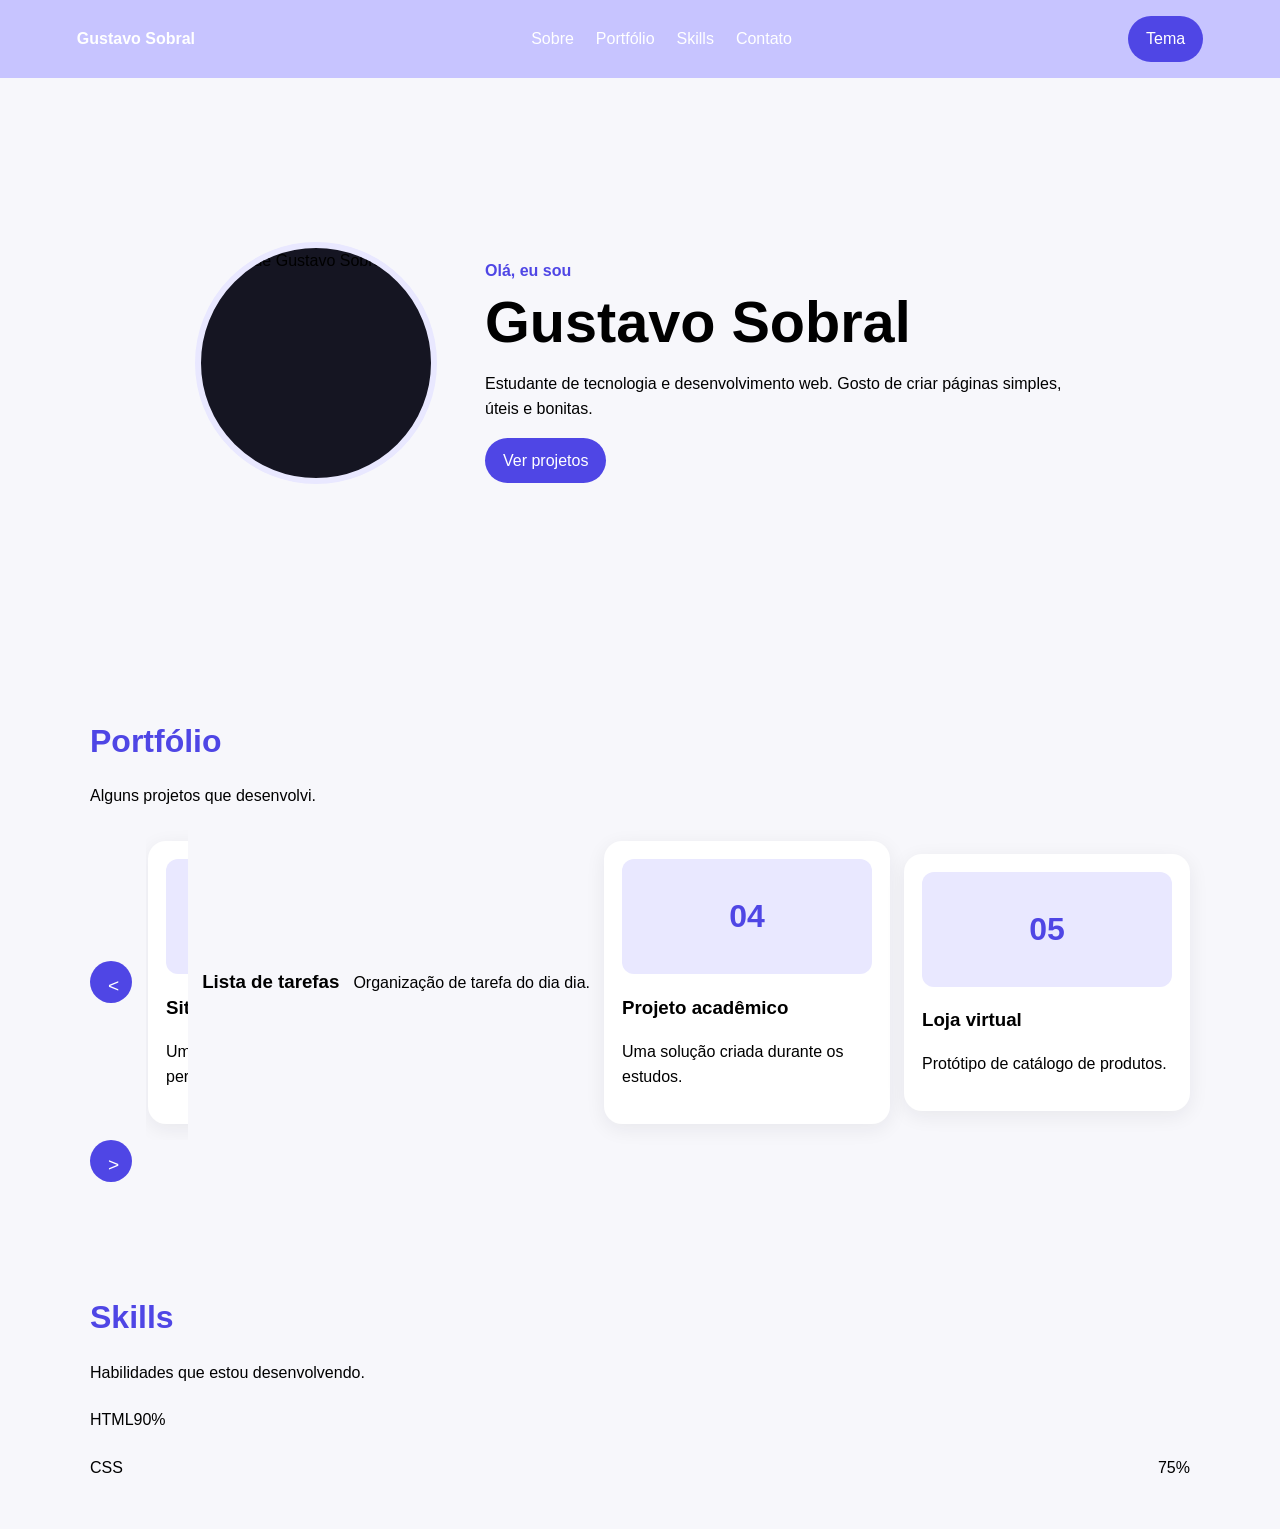
==== index.html @ a40e52ad "Add files via upload" ====
<!doctype html>
<html lang="pt-BR">
  <head>
    <meta charset="UTF-8" />
    <meta name="viewport" content="width=device-width, initial-scale=1.0" />
    <title>Portfólio De Gustavo Sobral</title>
    <link rel="stylesheet" href="style.css" />
  </head>
  <body>
    <header class="topo">
      <a class="logo" href="#sobre">Gustavo Sobral</a>
      <nav>
        <a href="#sobre">Sobre</a>
        <a href="#portfolio">Portfólio</a>
        <a href="#skills">Skills</a>
        <a href="#contato">Contato</a>
      </nav>
      <button id="btn-tema" class="btn-tema" type="button">Tema</button>
    </header>

    <main>
      <section id="sobre" class="apresentacao">
        <img class="foto" src="foto.jpg" alt="Foto de Gustavo Sobral" />
        <div class="apresentacao-texto">
          <p class="saudacao">Olá, eu sou</p>
          <h1>Gustavo Sobral</h1>
          <p>
            Estudante de tecnologia e desenvolvimento web. Gosto de criar
            páginas simples, úteis e bonitas.
          </p>
          <a class="botao" href="#portfolio">Ver projetos</a>
        </div>
      </section>

      <section id="portfolio" class="secao">
        <h2>Portfólio</h2>
        <p>Alguns projetos que desenvolvi.</p>

        <div class="carrossel">
          <button
            id="btn-anterior"
            class="seta"
            type="button"
            aria-label="Projetos anteriores"
          >
            &lt;
          </button>

          <div class="trilho" id="trilho-projetos">
            <article class="card">
              <div class="card-imagem">01</div>
              <h3>Site pessoal </h3>
              <p>Uma página para apresentar meu perfil.</p>
            </article>

            <article class="card">
              <div class="card-imagem">02</div>
              <h3>Landing page</h3>
              <p>Página de divulgação de um serviço.</p>
            </article>

            <article class="card"
            <div class="card-imagem">03</div>
            <h3>Lista de tarefas</h3>
            <p>Organização de tarefa do dia dia.</p>
        </article>

            <article class="card">
              <div class="card-imagem">04</div>
              <h3>Projeto acadêmico</h3>
              <p>Uma solução criada durante os estudos.</p>
            </article>

            <article class="card">
              <div class="card-imagem">05</div>
              <h3>Loja virtual</h3>
              <p>Protótipo de catálogo de produtos.</p>
            </article>
          </div>

          <button id="btn-proximo" class="seta" type="button" aria-label="Próximos projetos">&gt;</button>
        </div>
      </section>

      <section id="skills" class="secao">
        <h2>Skills</h2>
        <p>Habilidades que estou desenvolvendo.</p>

        <div class="skill">
            <div class+"skill-cabecalho">
                <span>HTML</span></span>90%</span>
            </div>
        </div class="barra"
        
        <div class="skill">
        <div class="skill-cabecalho">
            <span>CSS</span><span>75%</span>
        </div>
        </div>

      </section>
    </main>

    <script src="script.js"></script>
  </body>
</html>
---- style.css ----
:root {
  --cor-principal: #4f46e5;
  --cor-fundo: #f7f7fb;
  --cor-texto: #222223b;
  --cor-cartao: #ffffff;
  --cor-suave: #e9e8ff;
  --fonte: Arial, Helvetica, sans-serif;
}
* {
  box-sizing: bordr-box;
}
html {
  scroll-behavior: smooth;
}
body {
  margin: 0;
  font-family: var(--fonte);
  background: var(--cor-fundo);
  color: var(--cor-texto);
  line-height: 1.6;
}
a {
  color: inherit;
}
.topo {
  position: sticky;
  top: 0;
  z-index: 10;
  display: flex;
  align-items: center;
  justify-content: space-between;
  gap: 20px;
  padding: 16px 6%;
  background: #c7c4ff;
  color: #fff;
}
.logo {
  font-weight: 700;
  text-decoration: none;
}
nav {
  display: flex;
  gap: 22px;
}
nav a {
  text-decoration: none;
}
nav a:hover {
  color: #c7c4ff;
}
button,
.botao {
  display: inline-block;
  border: 0;
  border-radius: 999px;
  padding: 10px 18px;
  color: white;
  background: var(--cor-principal);
  text-decoration: none;
  cursor: pointer;
  font: inherit;
}
.btn_tema {
  border: lpx solid white;
  border-radius: 999px;
  padding: 8px 16px;
  background: transparent;
  color: white;
}
main {
  width: min(1100px, 88%);
  margin: 0 auto;
}

section {
  scroll-margin-top: 90px;
}
.apresentacao {
  min-height: 430px;
  display: flex;
  align-items: center;
  justify-content: center;
  gap: 48px;
  padding: 70px 0;
}
.foto {
  width: 230px;
  height: 230px;
  border-radius: 50%;
  object-fit: cover;
  border: 6px solid var(--cor-suave);
  background: #151522;
}
.apresentacao-texto {
  max-width: 600px;
}
.saudacao {
  color: var(--cor-principal);
  font-weight: 700;
  margin-bottom: 0;
}
h1 {
  font-size: clamp(2.2rem, 5vw, 3.6rem);
  line-height: 1.1;
  margin: 8px 0 16px;
}
.secao {
  padding: 42px 0;
}
h2 {
  color: var(--cor-principal);
  font-size: 2rem;
  margin-bottom: 4px;
}

.carrossel {
  display: flex;
  align-items: center;
  gap: 14px;
}

.trilho {
  display: flex;
  gap: 20px;
  overflow: hidden;
  scroll-behavior: smooth;
  padding: 16px 2px;
  flex: 1;
}

.card {
  flex: 0 0 250px;
  border-radius: 18px;
  padding: 18px;
  background: var(--cor-cartao);
  box-shadow: 0 5px 20px #17172b12;
}

.card h3 {
  margin-bottom: 6px;
}

.card-imagem {
  display: grid;
  place-items: center;
  height: 115px;
  border-radius: 12px;
  color: var(--cor-principal);
  font-size: 2rem;
  font-weight: 700;
  background: var(--cor-suave);
}

.seta {
  flex: 0 0 42px;
  width: 42px;
  height: 42px;
  border: 0;
  border-radius: 50%;
  background: var(--cor-principal);
  color: #fff;
  font-size: 1.2rem;
}

.skill {
  margin: 22px 0;
}

.skill-cabecalho {
  display: flex;
  justify-content: space-between;
  margin-bottom: 7px;
}

.barra {
  height: 12px;
  overflow: hidden;
  border-radius: 99px;
  background: #dedeea;
}

.nivel {
  width: 0;
  height: 100%;
  border-radius: inherit;
  background: var(--cor-principal);
  transition: width 1.2s ease;
}

.contato-grid {
  display: grid;
  grid-template-columns: 1fr 1.2fr;
  gap: 24px;
}

.contato-card {
  flex: initial;
}

.formulario {
  display: flex;
  flex-direction: column;
  gap: 8px;
  padding: 22px;
  border-radius: 18px;
  background: var(--cor-cartao);
  box-shadow: 0 5px 20px #17172b12;
}

input,
textarea {
  width: 100%;
  padding: 12px;
  border: 1px solid #d6d6e2;
  border-radius: 10px;
  font: inherit;
  background: var(--cor-fundo);
  color: var(--cor-texto);
}

.formulario .botao {
  align-self: flex-start;
  margin-top: 8px;
}

#retorno-formulario {
  min-height: 1.5em;
}

footer {
  text-align: center;
  padding: 24px;
  margin-top: 40px;
  background: var(--cor-suave);
}

body.escuro {
  --cor-fundo: #151522;
  --cor-texto: #f1f1fa;
  --cor-cartao: #222236;
  --cor-suave: #30304a;
}

body.escuro .barra {
  background: #45455e;
}

body.escuro input,
body.escuro textarea {
  border-color: #45455e;
}

@media (max-width: 700px) {
  .topo {
    flex-wrap: wrap;
    justify-content: center;
  }

  nav {
    order: 3;
    width: 100%;
    justify-content: center;
    flex-wrap: wrap;
    gap: 12px;
  }

  .apresentacao {
    flex-direction: column;
    text-align: center;
    gap: 24px;
    padding: 45px 0;
  }

  .foto {
    width: 180px;
    height: 180px;
  }

  .contato-grid {
    grid-template-columns: 1fr;
  }

  .carrossel {
    gap: 8px;
  }

  .card {
    flex-basis: 220px;
  }

  main {
    width: 92%;
  }
}
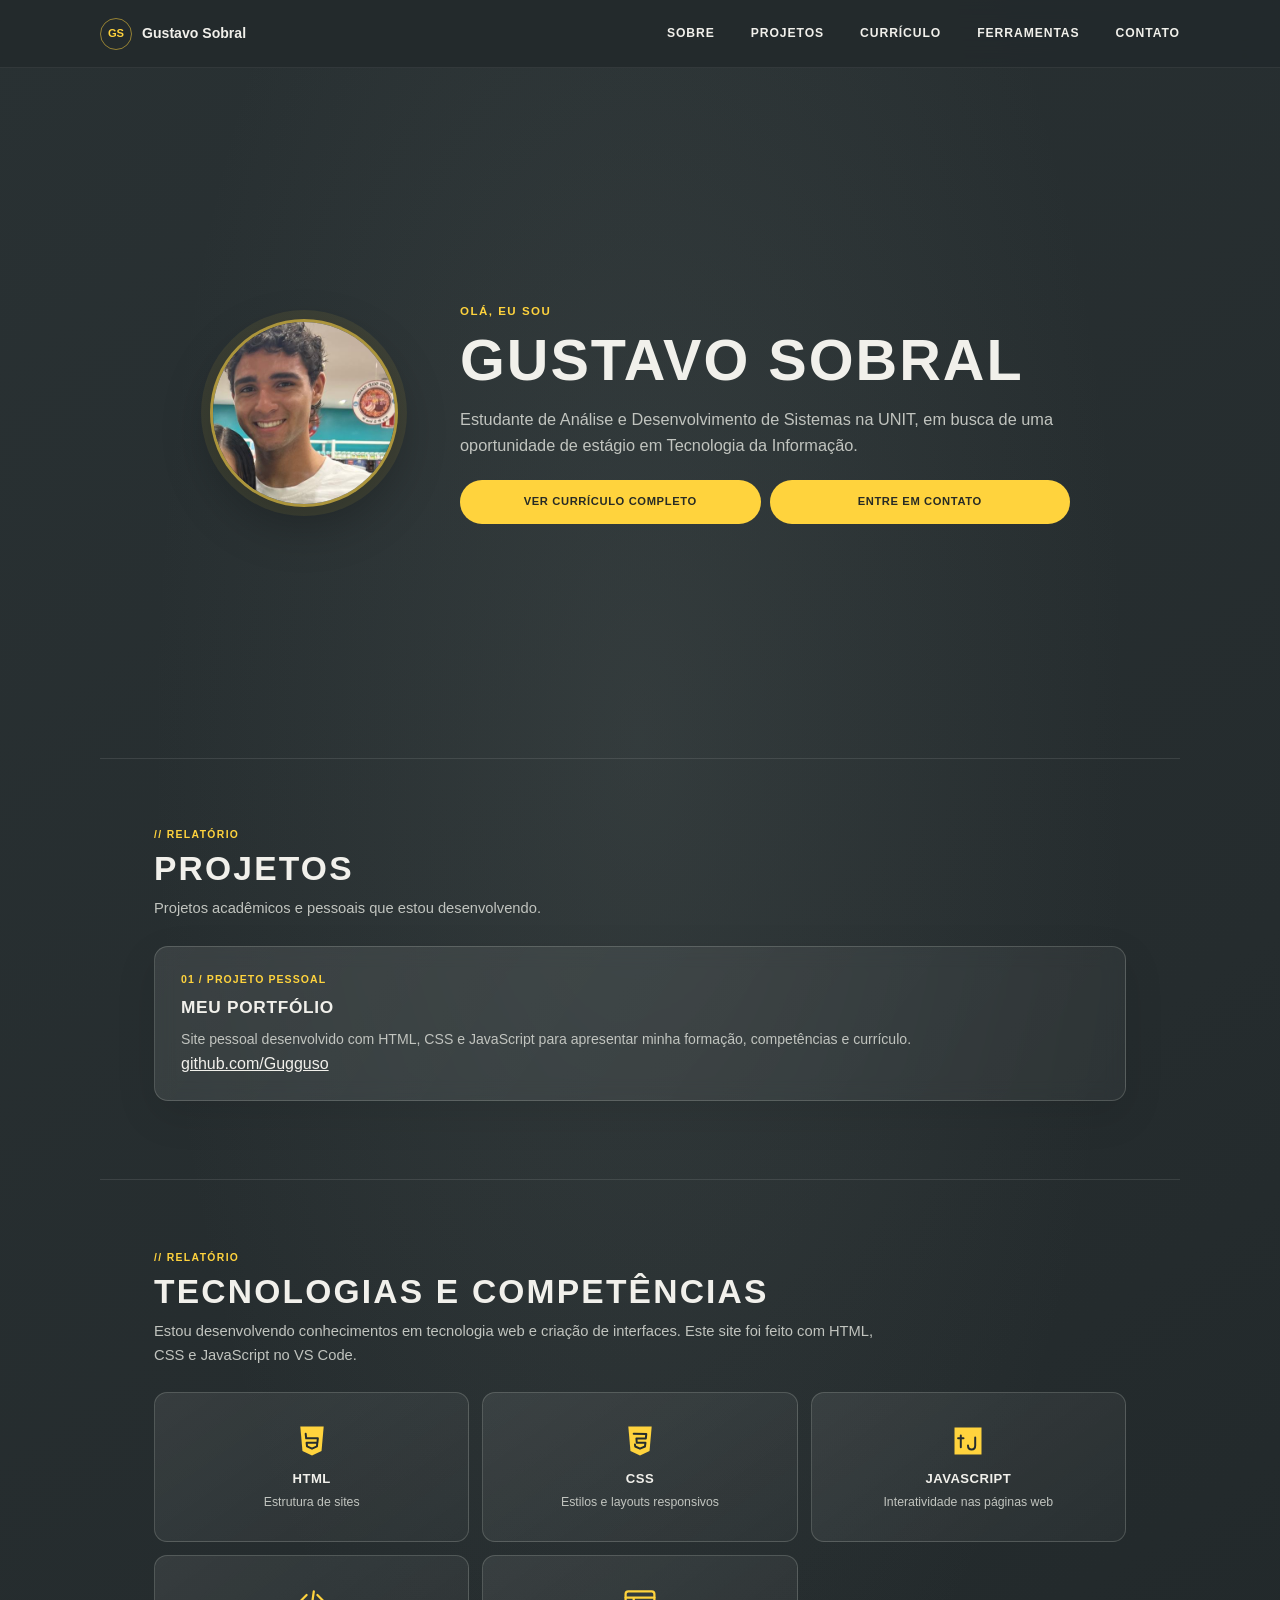
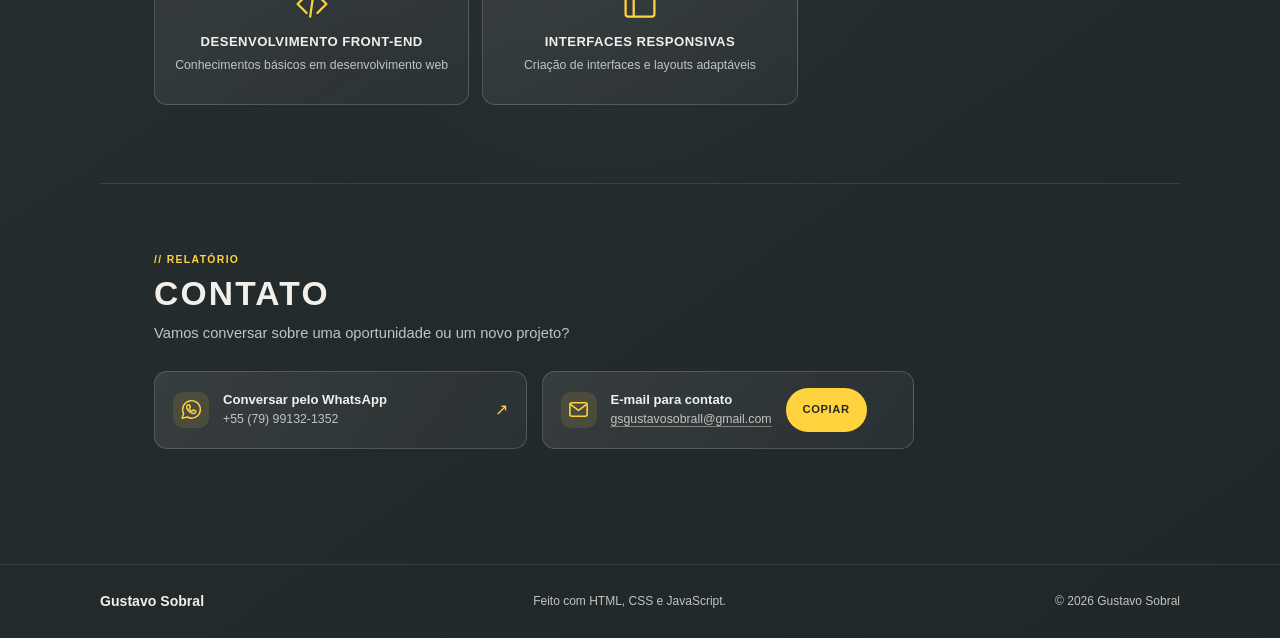
==== commit 73741060: "Add files via upload" ====
--- a/index.html
+++ b/index.html
@@ -3,104 +3,200 @@
   <head>
     <meta charset="UTF-8" />
     <meta name="viewport" content="width=device-width, initial-scale=1.0" />
-    <title>Portfólio De Gustavo Sobral</title>
+    <meta
+      name="description"
+      content="Portfólio de Gustavo Sobral, estudante de Análise e Desenvolvimento de Sistemas."
+    />
+    <meta name="theme-color" content="#242b2c" />
+    <title>Gustavo Sobral | Portfólio</title>
     <link rel="stylesheet" href="style.css" />
+    <script src="script.js" defer></script>
   </head>
   <body>
     <header class="topo">
-      <a class="logo" href="#sobre">Gustavo Sobral</a>
-      <nav>
-        <a href="#sobre">Sobre</a>
-        <a href="#portfolio">Portfólio</a>
-        <a href="#skills">Skills</a>
-        <a href="#contato">Contato</a>
+      <a class="marca" href="#inicio" aria-label="Gustavo Sobral, início">
+        <span class="marca-simbolo" aria-hidden="true">GS</span>
+        <span>Gustavo Sobral</span>
+      </a>
+
+      <button
+        class="menu-toggle"
+        id="menu-toggle"
+        type="button"
+        aria-expanded="false"
+        aria-controls="navegacao"
+        aria-label="Abrir menu"
+      >
+        <span></span><span></span><span></span>
+      </button>
+
+      <nav id="navegacao" class="navegacao" aria-label="Navegação principal">
+        <a href="index.html#inicio">Sobre</a>
+        <a href="index.html#projetos">Projetos</a>
+        <a href="curriculo.html">Currículo</a>
+        <a href="index.html#ferramentas">Ferramentas</a>
+        <a href="index.html#contato">Contato</a>
       </nav>
-      <button id="btn-tema" class="btn-tema" type="button">Tema</button>
     </header>
 
     <main>
-      <section id="sobre" class="apresentacao">
-        <img class="foto" src="foto.jpg" alt="Foto de Gustavo Sobral" />
-        <div class="apresentacao-texto">
-          <p class="saudacao">Olá, eu sou</p>
-          <h1>Gustavo Sobral</h1>
+      <section id="inicio" class="hero" aria-labelledby="titulo-principal">
+        <div class="hero-inner">
+          <div class="retrato">
+            <img
+              src="WhatsApp Image 2026-10-24 at 06.14.04.jpeg"
+              alt="Gustavo Sobral"
+              fetchpriority="high"
+            />
+          </div>
+          <div class="hero-conteudo">
+            <p class="eyebrow">Olá, eu sou</p>
+            <h1 id="titulo-principal">Gustavo Sobral</h1>
+            <p class="hero-resumo">
+              Estudante de Análise e Desenvolvimento de Sistemas na UNIT, em
+              busca de uma oportunidade de estágio em Tecnologia da Informação.
+            </p>
+            <div class="hero-acoes">
+              <a class="botao" href="curriculo.html">Ver currículo completo</a>
+              <a class="botao" href="#contato">Entre em contato</a>
+            </div>
+          </div>
+        </div>
+      </section>
+
+      <section id="projetos" class="secao" aria-labelledby="titulo-projetos">
+        <div class="cabecalho-secao">
+          <p class="eyebrow">// Relatório</p>
+          <h2 id="titulo-projetos">Projetos</h2>
+          <p>Projetos acadêmicos e pessoais que estou desenvolvendo.</p>
+        </div>
+        <article class="projeto-em-andamento">
+          <span class="projeto-status">01 / Projeto pessoal</span>
+          <h3>Meu portfólio</h3>
           <p>
-            Estudante de tecnologia e desenvolvimento web. Gosto de criar
-            páginas simples, úteis e bonitas.
+            Site pessoal desenvolvido com HTML, CSS e JavaScript para apresentar
+            minha formação, competências e currículo.
           </p>
-          <a class="botao" href="#portfolio">Ver projetos</a>
-        </div>
-      </section>
-
-      <section id="portfolio" class="secao">
-        <h2>Portfólio</h2>
-        <p>Alguns projetos que desenvolvi.</p>
-
-        <div class="carrossel">
-          <button
-            id="btn-anterior"
-            class="seta"
-            type="button"
-            aria-label="Projetos anteriores"
+          <a href="https://github.com/Gugguso" target="_blank" rel="noopener noreferrer">
+            github.com/Gugguso
+          </a>
+        </article>
+      </section>
+
+      <section
+        id="ferramentas"
+        class="secao secao-ferramentas"
+        aria-labelledby="titulo-ferramentas"
+      >
+        <div class="cabecalho-secao">
+          <p class="eyebrow">// Relatório</p>
+          <h2 id="titulo-ferramentas">Tecnologias e competências</h2>
+          <p>
+            Estou desenvolvendo conhecimentos em tecnologia web e criação de
+            interfaces. Este site foi feito com HTML, CSS e JavaScript no VS Code.
+          </p>
+        </div>
+
+        <div class="grade-ferramentas">
+          <article class="ferramenta-card">
+            <span class="ferramenta-icone" aria-hidden="true">
+              <svg viewBox="0 0 40 40">
+                <path d="M7 4h26l-2.4 27L20 36l-10.6-5L7 4Z" />
+                <path class="icone-detalhe" d="m13 12 .5 5h13l-.5 5H14l.5 4 5.5 2.5 5.5-2.5.3-3" />
+              </svg>
+            </span>
+            <h3>HTML</h3>
+            <p>Estrutura de sites</p>
+          </article>
+          <article class="ferramenta-card">
+            <span class="ferramenta-icone" aria-hidden="true">
+              <svg viewBox="0 0 40 40">
+                <path d="M7 4h26l-2.4 27L20 36l-10.6-5L7 4Z" />
+                <path class="icone-detalhe" d="m13 12 14 .1-.5 5H16l.4 4.8h9.7l-.6 4.2-5.5 2.4-5.3-2.4-.3-2.2" />
+              </svg>
+            </span>
+            <h3>CSS</h3>
+            <p>Estilos e layouts responsivos</p>
+          </article>
+          <article class="ferramenta-card">
+            <span class="ferramenta-icone" aria-hidden="true">
+              <svg viewBox="0 0 40 40">
+                <path d="M5 5h30v30H5z" />
+                <path class="icone-detalhe" d="M20 25c0 3 1.4 4.4 4 4.4s4-1.4 4-4.4V16m-13 1h-6m3-3v13" />
+              </svg>
+            </span>
+            <h3>JavaScript</h3>
+            <p>Interatividade nas páginas web</p>
+          </article>
+          <article class="ferramenta-card">
+            <span class="ferramenta-icone ferramenta-generica" aria-hidden="true">
+              <svg viewBox="0 0 40 40">
+                <path d="m14 10-10 10 10 10m12-20 10 10-10 10m-4-24-4 28" />
+              </svg>
+            </span>
+            <h3>Desenvolvimento front-end</h3>
+            <p>Conhecimentos básicos em desenvolvimento web</p>
+          </article>
+          <article class="ferramenta-card">
+            <span class="ferramenta-icone ferramenta-generica" aria-hidden="true">
+              <svg viewBox="0 0 40 40">
+                <rect x="4" y="6" width="32" height="28" rx="3" />
+                <path d="M4 13h32M13 13v21" />
+              </svg>
+            </span>
+            <h3>Interfaces responsivas</h3>
+            <p>Criação de interfaces e layouts adaptáveis</p>
+          </article>
+        </div>
+      </section>
+
+      <section id="contato" class="secao secao-contato" aria-labelledby="titulo-contato">
+        <div class="cabecalho-secao">
+          <p class="eyebrow">// Relatório</p>
+          <h2 id="titulo-contato">Contato</h2>
+          <p>Vamos conversar sobre uma oportunidade ou um novo projeto?</p>
+        </div>
+        <div class="contato-acoes">
+          <a
+            class="contato-card"
+            href="https://wa.me/5579991321352"
+            target="_blank"
+            rel="noopener noreferrer"
           >
-            &lt;
-          </button>
-
-          <div class="trilho" id="trilho-projetos">
-            <article class="card">
-              <div class="card-imagem">01</div>
-              <h3>Site pessoal </h3>
-              <p>Uma página para apresentar meu perfil.</p>
-            </article>
-
-            <article class="card">
-              <div class="card-imagem">02</div>
-              <h3>Landing page</h3>
-              <p>Página de divulgação de um serviço.</p>
-            </article>
-
-            <article class="card"
-            <div class="card-imagem">03</div>
-            <h3>Lista de tarefas</h3>
-            <p>Organização de tarefa do dia dia.</p>
-        </article>
-
-            <article class="card">
-              <div class="card-imagem">04</div>
-              <h3>Projeto acadêmico</h3>
-              <p>Uma solução criada durante os estudos.</p>
-            </article>
-
-            <article class="card">
-              <div class="card-imagem">05</div>
-              <h3>Loja virtual</h3>
-              <p>Protótipo de catálogo de produtos.</p>
-            </article>
+            <span class="contato-icone icone-whatsapp" aria-hidden="true">
+              <svg viewBox="0 0 24 24">
+                <path d="M20.5 11.7a8.5 8.5 0 0 1-12.6 7.5L3 20.5l1.4-4.7a8.5 8.5 0 1 1 16.1-4.1Z" />
+                <path d="M8.4 7.8c.2-.5.5-.5.8-.5h.4c.2 0 .4.1.5.5l.7 1.7c.1.3 0 .5-.2.7l-.6.7c-.2.2-.2.4-.1.6.5.9 1.2 1.6 2.1 2.1.2.1.4.1.6-.1l.8-.9c.2-.2.4-.2.7-.1l1.6.8c.3.1.4.3.4.5 0 .3-.2 1.2-.8 1.6-.5.4-1.1.6-1.8.5-1-.1-2.5-.8-3.8-2-1.1-1-2.1-2.5-2.3-3.5-.2-1 .1-1.9.6-2.6Z" />
+              </svg>
+            </span>
+            <span class="contato-texto">
+              <span class="contato-titulo">Conversar pelo WhatsApp</span>
+              <span>+55 (79) 99132-1352</span>
+            </span>
+            <span class="contato-seta" aria-hidden="true">↗</span>
+          </a>
+          <div class="contato-card contato-email">
+            <span class="contato-icone" aria-hidden="true">
+              <svg viewBox="0 0 24 24">
+                <rect x="3" y="5" width="18" height="14" rx="2" />
+                <path d="m4 7 8 6 8-6" />
+              </svg>
+            </span>
+            <span class="contato-texto">
+              <span class="contato-titulo">E-mail para contato</span>
+              <a href="mailto:gsgustavosobrall@gmail.com">gsgustavosobrall@gmail.com</a>
+            </span>
+            <button class="botao-copiar" id="copiar-email" type="button">Copiar</button>
           </div>
-
-          <button id="btn-proximo" class="seta" type="button" aria-label="Próximos projetos">&gt;</button>
-        </div>
-      </section>
-
-      <section id="skills" class="secao">
-        <h2>Skills</h2>
-        <p>Habilidades que estou desenvolvendo.</p>
-
-        <div class="skill">
-            <div class+"skill-cabecalho">
-                <span>HTML</span></span>90%</span>
-            </div>
-        </div class="barra"
-        
-        <div class="skill">
-        <div class="skill-cabecalho">
-            <span>CSS</span><span>75%</span>
-        </div>
-        </div>
-
+        </div>
+        <p class="aviso-copia" id="aviso-copia" aria-live="polite"></p>
       </section>
     </main>
 
-    <script src="script.js"></script>
+    <footer class="rodape">
+      <a class="marca marca-rodape" href="#inicio">Gustavo Sobral</a>
+      <p>Feito com HTML, CSS e JavaScript.</p>
+      <span>© <span id="ano-atual"></span> Gustavo Sobral</span>
+    </footer>
   </body>
 </html>
--- a/style.css
+++ b/style.css
@@ -1,294 +1,849 @@
 :root {
-  --cor-principal: #4f46e5;
-  --cor-fundo: #f7f7fb;
-  --cor-texto: #222223b;
-  --cor-cartao: #ffffff;
-  --cor-suave: #e9e8ff;
-  --fonte: Arial, Helvetica, sans-serif;
-}
+  color-scheme: dark;
+  --fundo: #252c2e;
+  --superficie: #30393b;
+  --texto: #f1f0eb;
+  --texto-suave: #c1c4bf;
+  --amarelo: #ffd33d;
+  --amarelo-hover: #ffe16d;
+  --borda: rgb(239 241 232 / 18%);
+  --largura: 1080px;
+  --fonte: "Segoe UI", Arial, Helvetica, sans-serif;
+}
+
 * {
-  box-sizing: bordr-box;
-}
+  box-sizing: border-box;
+}
+
 html {
   scroll-behavior: smooth;
-}
+  scroll-padding-top: 90px;
+}
+
 body {
   margin: 0;
+  background:
+    radial-gradient(ellipse at 50% 33%, rgb(117 128 125 / 17%), transparent 54%),
+    linear-gradient(145deg, #293133, var(--fundo) 58%, #202729);
+  color: var(--texto);
   font-family: var(--fonte);
-  background: var(--cor-fundo);
-  color: var(--cor-texto);
   line-height: 1.6;
-}
+  -webkit-font-smoothing: antialiased;
+}
+
 a {
   color: inherit;
 }
+
+button {
+  color: inherit;
+  font: inherit;
+}
+
+a:focus-visible,
+button:focus-visible {
+  outline: 3px solid var(--amarelo);
+  outline-offset: 4px;
+}
+
 .topo {
   position: sticky;
+  z-index: 10;
   top: 0;
-  z-index: 10;
-  display: flex;
+  display: flex;
+  min-height: 68px;
   align-items: center;
   justify-content: space-between;
-  gap: 20px;
-  padding: 16px 6%;
-  background: #c7c4ff;
-  color: #fff;
-}
-.logo {
+  gap: 24px;
+  padding: 10px max(5%, calc((100% - var(--largura)) / 2));
+  border-bottom: 1px solid rgb(255 255 255 / 7%);
+  background: rgb(35 42 44 / 88%);
+  backdrop-filter: blur(14px);
+}
+
+.marca {
+  display: inline-flex;
+  align-items: center;
+  gap: 10px;
+  font-size: 0.88rem;
   font-weight: 700;
   text-decoration: none;
-}
-nav {
-  display: flex;
-  gap: 22px;
-}
-nav a {
+  white-space: nowrap;
+}
+
+.marca-simbolo {
+  display: grid;
+  width: 32px;
+  height: 32px;
+  place-items: center;
+  border: 1px solid rgb(255 211 61 / 52%);
+  border-radius: 50%;
+  color: var(--amarelo);
+  font-size: 0.7rem;
+}
+
+.navegacao {
+  display: flex;
+  align-items: center;
+  gap: clamp(18px, 3vw, 36px);
+}
+
+.navegacao a {
+  color: var(--texto);
+  font-size: 0.76rem;
+  font-weight: 650;
+  letter-spacing: 0.075em;
   text-decoration: none;
-}
-nav a:hover {
-  color: #c7c4ff;
-}
-button,
-.botao {
-  display: inline-block;
-  border: 0;
-  border-radius: 999px;
-  padding: 10px 18px;
-  color: white;
-  background: var(--cor-principal);
-  text-decoration: none;
-  cursor: pointer;
-  font: inherit;
-}
-.btn_tema {
-  border: lpx solid white;
-  border-radius: 999px;
-  padding: 8px 16px;
-  background: transparent;
-  color: white;
-}
+  text-transform: uppercase;
+  transition: color 160ms ease;
+}
+
+.navegacao a:hover,
+.navegacao a[aria-current="page"] {
+  color: var(--amarelo);
+}
+
+.menu-toggle {
+  display: none;
+}
+
 main {
-  width: min(1100px, 88%);
+  width: min(var(--largura), 88%);
   margin: 0 auto;
 }
 
-section {
-  scroll-margin-top: 90px;
-}
-.apresentacao {
-  min-height: 430px;
-  display: flex;
+.hero {
+  display: grid;
+  min-height: min(690px, calc(100svh - 68px));
+  place-items: center;
+  padding: 82px 4%;
+}
+
+.hero-inner {
+  display: flex;
+  width: min(900px, 100%);
   align-items: center;
   justify-content: center;
-  gap: 48px;
-  padding: 70px 0;
-}
-.foto {
-  width: 230px;
-  height: 230px;
+  gap: clamp(28px, 5vw, 62px);
+}
+
+.retrato {
+  width: clamp(130px, 17vw, 188px);
+  flex: 0 0 auto;
+  aspect-ratio: 1;
+  overflow: hidden;
+  border: 3px solid rgb(255 211 61 / 60%);
   border-radius: 50%;
+  background: var(--superficie);
+  box-shadow: 0 0 0 9px rgb(255 211 61 / 8%), 0 18px 48px rgb(0 0 0 / 25%);
+}
+
+.retrato img {
+  width: 100%;
+  height: 100%;
   object-fit: cover;
-  border: 6px solid var(--cor-suave);
-  background: #151522;
-}
-.apresentacao-texto {
-  max-width: 600px;
-}
-.saudacao {
-  color: var(--cor-principal);
-  font-weight: 700;
-  margin-bottom: 0;
-}
+  object-position: 100% 22%;
+  transform-origin: 100% 22%;
+  transform: scale(2.2);
+}
+
+.hero-conteudo {
+  max-width: 690px;
+}
+
+.eyebrow {
+  margin: 0 0 8px;
+  color: var(--amarelo);
+  font-size: 0.72rem;
+  font-weight: 800;
+  letter-spacing: 0.13em;
+  text-transform: uppercase;
+}
+
 h1 {
-  font-size: clamp(2.2rem, 5vw, 3.6rem);
-  line-height: 1.1;
-  margin: 8px 0 16px;
-}
+  margin: 0;
+  font-size: clamp(2.25rem, 4.8vw, 3.6rem);
+  font-weight: 750;
+  letter-spacing: 0.035em;
+  line-height: 1.08;
+  text-transform: uppercase;
+}
+
+.hero-resumo {
+  max-width: 610px;
+  margin: 15px 0 22px;
+  color: var(--texto-suave);
+  font-size: clamp(0.91rem, 1.7vw, 1.02rem);
+}
+
+.hero-acoes {
+  display: flex;
+  flex-wrap: wrap;
+  gap: 9px;
+}
+
+.botao,
+.botao-copiar {
+  display: inline-flex;
+  min-height: 44px;
+  align-items: center;
+  justify-content: center;
+  gap: 8px;
+  padding: 9px 16px;
+  border: 1px solid transparent;
+  border-radius: 999px;
+  background: var(--amarelo);
+  color: #272b25;
+  font-size: 0.7rem;
+  font-weight: 750;
+  letter-spacing: 0.055em;
+  text-decoration: none;
+  text-transform: uppercase;
+  transition: background 160ms ease, transform 160ms ease;
+}
+
+.botao:hover,
+.botao-copiar:hover {
+  background: var(--amarelo-hover);
+  transform: translateY(-2px);
+}
+
+.botao-copiar {
+  flex: 0 0 auto;
+  cursor: pointer;
+}
+
+.hero-acoes .botao,
+.curriculo-acoes .botao {
+  flex: 1 1 190px;
+  width: 190px;
+  max-width: 100%;
+  text-align: center;
+}
+
 .secao {
-  padding: 42px 0;
-}
+  padding: 68px 5% 78px;
+  border-top: 1px solid rgb(255 255 255 / 10%);
+  scroll-margin-top: 72px;
+}
+
+.cabecalho-secao {
+  max-width: 740px;
+  margin-bottom: 25px;
+}
+
+.cabecalho-secao .eyebrow {
+  margin-bottom: 5px;
+  font-size: 0.65rem;
+}
+
 h2 {
-  color: var(--cor-principal);
-  font-size: 2rem;
-  margin-bottom: 4px;
-}
-
-.carrossel {
-  display: flex;
+  margin: 0;
+  font-size: clamp(1.65rem, 3.4vw, 2.1rem);
+  font-weight: 750;
+  letter-spacing: 0.065em;
+  line-height: 1.2;
+  text-transform: uppercase;
+}
+
+.cabecalho-secao > p:last-child {
+  margin: 8px 0 0;
+  color: var(--texto-suave);
+  font-size: 0.92rem;
+}
+
+.projeto-em-andamento {
+  border: 1px solid var(--borda);
+  border-radius: 14px;
+  background: linear-gradient(125deg, rgb(255 255 255 / 9%), rgb(255 255 255 / 4%));
+  box-shadow: 0 14px 40px rgb(0 0 0 / 10%);
+  backdrop-filter: blur(10px);
+  min-height: 146px;
+  padding: 24px 26px;
+}
+
+.projeto-em-andamento .botao {
+  margin-top: 14px;
+}
+
+.projeto-status {
+  display: block;
+  margin: 0 0 7px;
+  color: var(--amarelo);
+  font-size: 0.66rem;
+  font-weight: 800;
+  letter-spacing: 0.1em;
+  text-transform: uppercase;
+}
+
+.projeto-em-andamento h3 {
+  margin: 0;
+  font-size: 1.08rem;
+  letter-spacing: 0.04em;
+  text-transform: uppercase;
+}
+
+.projeto-em-andamento > p {
+  margin: 6px 0 0;
+  color: var(--texto-suave);
+  font-size: 0.88rem;
+}
+
+.pagina-curriculo {
+  width: min(900px, 92%);
+  padding: 48px 0 76px;
+}
+
+.curriculo-documento {
+  padding: clamp(22px, 5vw, 52px);
+  border: 1px solid var(--borda);
+  border-radius: 16px;
+  background: linear-gradient(145deg, rgb(255 255 255 / 7%), rgb(255 255 255 / 3%));
+  box-shadow: 0 18px 50px rgb(0 0 0 / 14%);
+}
+
+.curriculo-cabecalho {
+  display: flex;
+  align-items: center;
+  justify-content: space-between;
+  gap: 24px;
+  padding-bottom: 27px;
+  border-bottom: 1px solid var(--borda);
+}
+
+.curriculo-identificacao {
+  min-width: 0;
+}
+
+.curriculo-identificacao h1 {
+  font-size: clamp(1.7rem, 4vw, 2.65rem);
+  overflow-wrap: anywhere;
+}
+
+.curriculo-identificacao address {
+  display: flex;
+  flex-wrap: wrap;
+  gap: 4px 18px;
+  margin-top: 14px;
+  color: var(--texto-suave);
+  font-size: 0.9rem;
+  font-style: normal;
+}
+
+.curriculo-secao a {
+  color: var(--amarelo);
+  text-underline-offset: 3px;
+}
+
+.unit-logo {
+  width: clamp(130px, 23%, 190px);
+  height: auto;
+  flex: 0 0 auto;
+  object-fit: contain;
+}
+
+.curriculo-secao {
+  padding: 22px 0;
+  border-bottom: 1px solid var(--borda);
+}
+
+.curriculo-secao h2 {
+  margin-bottom: 10px;
+  color: var(--amarelo);
+  font-size: 1rem;
+  letter-spacing: 0.08em;
+}
+
+.curriculo-secao p,
+.curriculo-formacao,
+.curriculo-lista {
+  color: var(--texto-suave);
+  font-size: 0.9rem;
+}
+
+.curriculo-secao > p {
+  margin: 0;
+}
+
+.curriculo-formacao {
+  display: grid;
+  gap: 3px;
+}
+
+.curriculo-formacao strong,
+.curriculo-experiencia h3 {
+  color: var(--texto);
+}
+
+.curriculo-experiencia h3 {
+  margin: 0;
+  font-size: 1rem;
+}
+
+.curriculo-subtitulo {
+  margin: 3px 0 0;
+}
+
+.curriculo-lista {
+  margin: 10px 0 0;
+  padding-left: 21px;
+}
+
+.curriculo-lista li + li {
+  margin-top: 5px;
+}
+
+.curriculo-tags {
+  display: flex;
+  flex-wrap: wrap;
+  gap: 8px;
+  padding: 0;
+  list-style: none;
+}
+
+.curriculo-tags li {
+  padding: 5px 11px;
+  border: 1px solid var(--borda);
+  border-radius: 999px;
+  background: rgb(255 255 255 / 4%);
+  color: var(--texto);
+  font-size: 0.8rem;
+}
+
+.curriculo-duas-colunas {
+  display: grid;
+  grid-template-columns: repeat(2, minmax(0, 1fr));
+  gap: 4px 24px;
+}
+
+.curriculo-tags li + li,
+.curriculo-duas-colunas li + li {
+  margin-top: 0;
+}
+
+.curriculo-acoes {
+  display: flex;
+  flex-wrap: wrap;
+  gap: 10px;
+  padding-top: 25px;
+}
+
+.secao-ferramentas {
+  padding-top: 70px;
+}
+
+.grade-ferramentas {
+  display: grid;
+  grid-template-columns: repeat(3, minmax(0, 1fr));
+  gap: 13px;
+}
+
+.ferramenta-card {
+  display: flex;
+  min-height: 150px;
+  flex-direction: column;
+  align-items: center;
+  justify-content: center;
+  padding: 20px 15px;
+  border: 1px solid var(--borda);
+  border-radius: 13px;
+  background: linear-gradient(145deg, rgb(255 255 255 / 8%), rgb(255 255 255 / 3%));
+  text-align: center;
+  transition:
+    border-color 180ms ease,
+    background 180ms ease,
+    transform 180ms ease;
+}
+
+.ferramenta-card:hover {
+  transform: translateY(-3px);
+  border-color: rgb(255 211 61 / 52%);
+  background: linear-gradient(145deg, rgb(255 211 61 / 10%), rgb(255 255 255 / 4%));
+}
+
+.ferramenta-icone {
+  display: grid;
+  min-width: 38px;
+  height: 38px;
+  place-items: center;
+  margin-bottom: 8px;
+  color: var(--amarelo);
+}
+
+.ferramenta-icone svg {
+  width: 36px;
+  height: 36px;
+  overflow: visible;
+  fill: currentColor;
+}
+
+.ferramenta-generica svg {
+  fill: none;
+  stroke: currentColor;
+  stroke-linecap: round;
+  stroke-linejoin: round;
+  stroke-width: 2.5;
+}
+
+.ferramenta-icone .icone-detalhe {
+  fill: none;
+  stroke: var(--fundo);
+  stroke-linecap: round;
+  stroke-linejoin: round;
+  stroke-width: 2.2;
+}
+
+.ferramenta-card h3 {
+  margin: 0;
+  font-size: 0.82rem;
+  font-weight: 750;
+  letter-spacing: 0.035em;
+  text-transform: uppercase;
+}
+
+.ferramenta-card p {
+  margin: 4px 0 0;
+  color: var(--texto-suave);
+  font-size: 0.77rem;
+}
+
+.secao-contato {
+  padding-bottom: 86px;
+}
+
+.contato-acoes {
+  display: grid;
+  max-width: 760px;
+  grid-template-columns: repeat(2, minmax(0, 1fr));
+  gap: 15px;
+}
+
+.contato-card {
+  display: flex;
+  min-height: 78px;
   align-items: center;
   gap: 14px;
-}
-
-.trilho {
-  display: flex;
-  gap: 20px;
-  overflow: hidden;
-  scroll-behavior: smooth;
-  padding: 16px 2px;
-  flex: 1;
-}
-
-.card {
-  flex: 0 0 250px;
-  border-radius: 18px;
-  padding: 18px;
-  background: var(--cor-cartao);
-  box-shadow: 0 5px 20px #17172b12;
-}
-
-.card h3 {
-  margin-bottom: 6px;
-}
-
-.card-imagem {
+  padding: 15px 18px;
+  border: 1px solid var(--borda);
+  border-radius: 13px;
+  background: linear-gradient(125deg, rgb(255 255 255 / 9%), rgb(255 255 255 / 4%));
+  text-decoration: none;
+  transition: border-color 180ms ease, transform 180ms ease;
+}
+
+.contato-card:hover {
+  transform: translateY(-2px);
+  border-color: rgb(255 211 61 / 58%);
+}
+
+.contato-icone {
   display: grid;
+  width: 36px;
+  height: 36px;
+  flex: 0 0 auto;
   place-items: center;
-  height: 115px;
-  border-radius: 12px;
-  color: var(--cor-principal);
-  font-size: 2rem;
+  border-radius: 10px;
+  background: rgb(255 211 61 / 11%);
+  color: var(--amarelo);
+  font-size: 1.15rem;
+}
+
+.contato-icone svg {
+  width: 23px;
+  height: 23px;
+  fill: none;
+  stroke: currentColor;
+  stroke-linecap: round;
+  stroke-linejoin: round;
+  stroke-width: 1.7;
+}
+
+.icone-whatsapp svg {
+  width: 25px;
+  height: 25px;
+  stroke-width: 1.4;
+}
+
+.contato-email {
+  min-width: 0;
+}
+
+.contato-texto {
+  display: flex;
+  min-width: 0;
+  flex-direction: column;
+  color: var(--texto-suave);
+  font-size: 0.77rem;
+  overflow-wrap: anywhere;
+}
+
+.contato-texto a {
+  color: var(--texto-suave);
+  text-decoration-color: rgb(193 196 191 / 55%);
+  text-underline-offset: 3px;
+}
+
+.contato-texto a:hover {
+  color: var(--amarelo);
+}
+
+.contato-titulo {
+  color: var(--texto);
+  font-size: 0.82rem;
   font-weight: 700;
-  background: var(--cor-suave);
-}
-
-.seta {
-  flex: 0 0 42px;
-  width: 42px;
-  height: 42px;
-  border: 0;
-  border-radius: 50%;
-  background: var(--cor-principal);
-  color: #fff;
-  font-size: 1.2rem;
-}
-
-.skill {
-  margin: 22px 0;
-}
-
-.skill-cabecalho {
-  display: flex;
+}
+
+.contato-seta {
+  margin-left: auto;
+  color: var(--amarelo);
+}
+
+.aviso-copia {
+  min-height: 1.5em;
+  margin: 10px 0 0;
+  color: var(--amarelo);
+  font-size: 0.8rem;
+}
+
+.rodape {
+  display: flex;
+  min-height: 74px;
+  align-items: center;
   justify-content: space-between;
-  margin-bottom: 7px;
-}
-
-.barra {
-  height: 12px;
-  overflow: hidden;
-  border-radius: 99px;
-  background: #dedeea;
-}
-
-.nivel {
-  width: 0;
-  height: 100%;
-  border-radius: inherit;
-  background: var(--cor-principal);
-  transition: width 1.2s ease;
-}
-
-.contato-grid {
-  display: grid;
-  grid-template-columns: 1fr 1.2fr;
-  gap: 24px;
-}
-
-.contato-card {
-  flex: initial;
-}
-
-.formulario {
-  display: flex;
-  flex-direction: column;
-  gap: 8px;
-  padding: 22px;
-  border-radius: 18px;
-  background: var(--cor-cartao);
-  box-shadow: 0 5px 20px #17172b12;
-}
-
-input,
-textarea {
-  width: 100%;
-  padding: 12px;
-  border: 1px solid #d6d6e2;
-  border-radius: 10px;
-  font: inherit;
-  background: var(--cor-fundo);
-  color: var(--cor-texto);
-}
-
-.formulario .botao {
-  align-self: flex-start;
-  margin-top: 8px;
-}
-
-#retorno-formulario {
-  min-height: 1.5em;
-}
-
-footer {
+  gap: 16px;
+  padding: 17px max(5%, calc((100% - var(--largura)) / 2));
+  border-top: 1px solid rgb(255 255 255 / 9%);
+  color: var(--texto-suave);
+  font-size: 0.75rem;
+}
+
+.rodape p {
+  margin: 0;
   text-align: center;
-  padding: 24px;
-  margin-top: 40px;
-  background: var(--cor-suave);
-}
-
-body.escuro {
-  --cor-fundo: #151522;
-  --cor-texto: #f1f1fa;
-  --cor-cartao: #222236;
-  --cor-suave: #30304a;
-}
-
-body.escuro .barra {
-  background: #45455e;
-}
-
-body.escuro input,
-body.escuro textarea {
-  border-color: #45455e;
-}
-
-@media (max-width: 700px) {
+}
+
+.marca-rodape {
+  color: var(--texto);
+}
+
+@media (max-width: 760px) {
   .topo {
-    flex-wrap: wrap;
+    padding-right: 4%;
+    padding-left: 4%;
+  }
+
+  .navegacao {
+    gap: 17px;
+  }
+
+  .navegacao a {
+    font-size: 0.67rem;
+  }
+
+  .hero {
+    min-height: 570px;
+    padding: 68px 2%;
+  }
+
+  .hero-inner {
+    gap: 28px;
+  }
+
+  .secao {
+    padding-right: 2%;
+    padding-left: 2%;
+  }
+}
+
+@media (max-width: 580px) {
+  html {
+    scroll-padding-top: 72px;
+  }
+
+  .topo {
+    min-height: 64px;
+  }
+
+  .menu-toggle {
+    display: flex;
+    width: 42px;
+    height: 42px;
+    flex-direction: column;
+    align-items: center;
     justify-content: center;
-  }
-
-  nav {
-    order: 3;
+    gap: 5px;
+    border: 1px solid var(--amarelo);
+    border-radius: 50%;
+    background: var(--amarelo);
+    cursor: pointer;
+  }
+
+  .menu-toggle span {
+    width: 17px;
+    height: 2px;
+    border-radius: 2px;
+    background: #272b25;
+    transition: transform 160ms ease;
+  }
+
+  .menu-toggle[aria-expanded="true"] span:first-child {
+    transform: translateY(7px) rotate(45deg);
+  }
+
+  .menu-toggle[aria-expanded="true"] span:nth-child(2) {
+    opacity: 0;
+  }
+
+  .menu-toggle[aria-expanded="true"] span:last-child {
+    transform: translateY(-7px) rotate(-45deg);
+  }
+
+  .navegacao {
+    position: absolute;
+    top: calc(100% + 1px);
+    right: 0;
+    left: 0;
+    display: none;
+    align-items: stretch;
+    gap: 0;
+    padding: 8px 5% 14px;
+    border-bottom: 1px solid var(--borda);
+    background: #252c2e;
+  }
+
+  .navegacao.aberto {
+    display: flex;
+    flex-direction: column;
+  }
+
+  .navegacao a {
+    padding: 11px 4px;
+    border-bottom: 1px solid rgb(255 255 255 / 7%);
+    font-size: 0.76rem;
+  }
+
+  .navegacao a:last-child {
+    border-bottom: 0;
+  }
+
+  main {
+    width: 90%;
+  }
+
+  .hero {
+    min-height: auto;
+    padding: 72px 0 80px;
+  }
+
+  .hero-inner {
+    flex-direction: column;
+    gap: 27px;
+    text-align: center;
+  }
+
+  .retrato {
+    width: 150px;
+  }
+
+  .hero-acoes {
+    justify-content: center;
+    gap: 8px;
+  }
+
+  .curriculo-cabecalho {
+    align-items: flex-start;
+    flex-direction: column-reverse;
+  }
+
+  .unit-logo {
+    width: 150px;
+    align-self: flex-end;
+  }
+
+  .curriculo-duas-colunas {
+    grid-template-columns: 1fr;
+    gap: 4px;
+  }
+
+  .hero-resumo {
+    margin-right: auto;
+    margin-left: auto;
+  }
+
+  .secao {
+    padding: 58px 0 64px;
+  }
+
+  .projeto-em-andamento {
+    padding: 21px;
+  }
+
+  .grade-ferramentas {
+    grid-template-columns: repeat(2, minmax(0, 1fr));
+    gap: 10px;
+  }
+
+  .ferramenta-card {
+    min-height: 138px;
+    padding: 17px 10px;
+  }
+
+  .contato-acoes {
+    grid-template-columns: 1fr;
+  }
+
+  .rodape {
+    flex-direction: column;
+    justify-content: center;
+    gap: 7px;
+    padding: 20px 5%;
+  }
+}
+
+@media print {
+  :root {
+    color-scheme: light;
+    --texto: #1a1a1a;
+    --texto-suave: #333;
+    --amarelo: #333;
+    --borda: #ccc;
+  }
+
+  body {
+    min-width: 0;
+    background: #fff;
+    color: #1a1a1a;
+    font-size: 10pt;
+  }
+
+  .topo,
+  .rodape,
+  .curriculo-acoes {
+    display: none;
+  }
+
+  .pagina-curriculo {
     width: 100%;
-    justify-content: center;
-    flex-wrap: wrap;
-    gap: 12px;
-  }
-
-  .apresentacao {
-    flex-direction: column;
-    text-align: center;
-    gap: 24px;
-    padding: 45px 0;
-  }
-
-  .foto {
-    width: 180px;
-    height: 180px;
-  }
-
-  .contato-grid {
-    grid-template-columns: 1fr;
-  }
-
-  .carrossel {
-    gap: 8px;
-  }
-
-  .card {
-    flex-basis: 220px;
-  }
-
-  main {
-    width: 92%;
-  }
-}
+    padding: 0;
+  }
+
+  .curriculo-documento {
+    padding: 0;
+    border: 0;
+    background: #fff;
+    box-shadow: none;
+  }
+
+  .curriculo-secao {
+    break-inside: avoid;
+  }
+}
+
+@media (prefers-reduced-motion: reduce) {
+  *,
+  *::before,
+  *::after {
+    scroll-behavior: auto !important;
+    transition-duration: 0.01ms !important;
+  }
+}
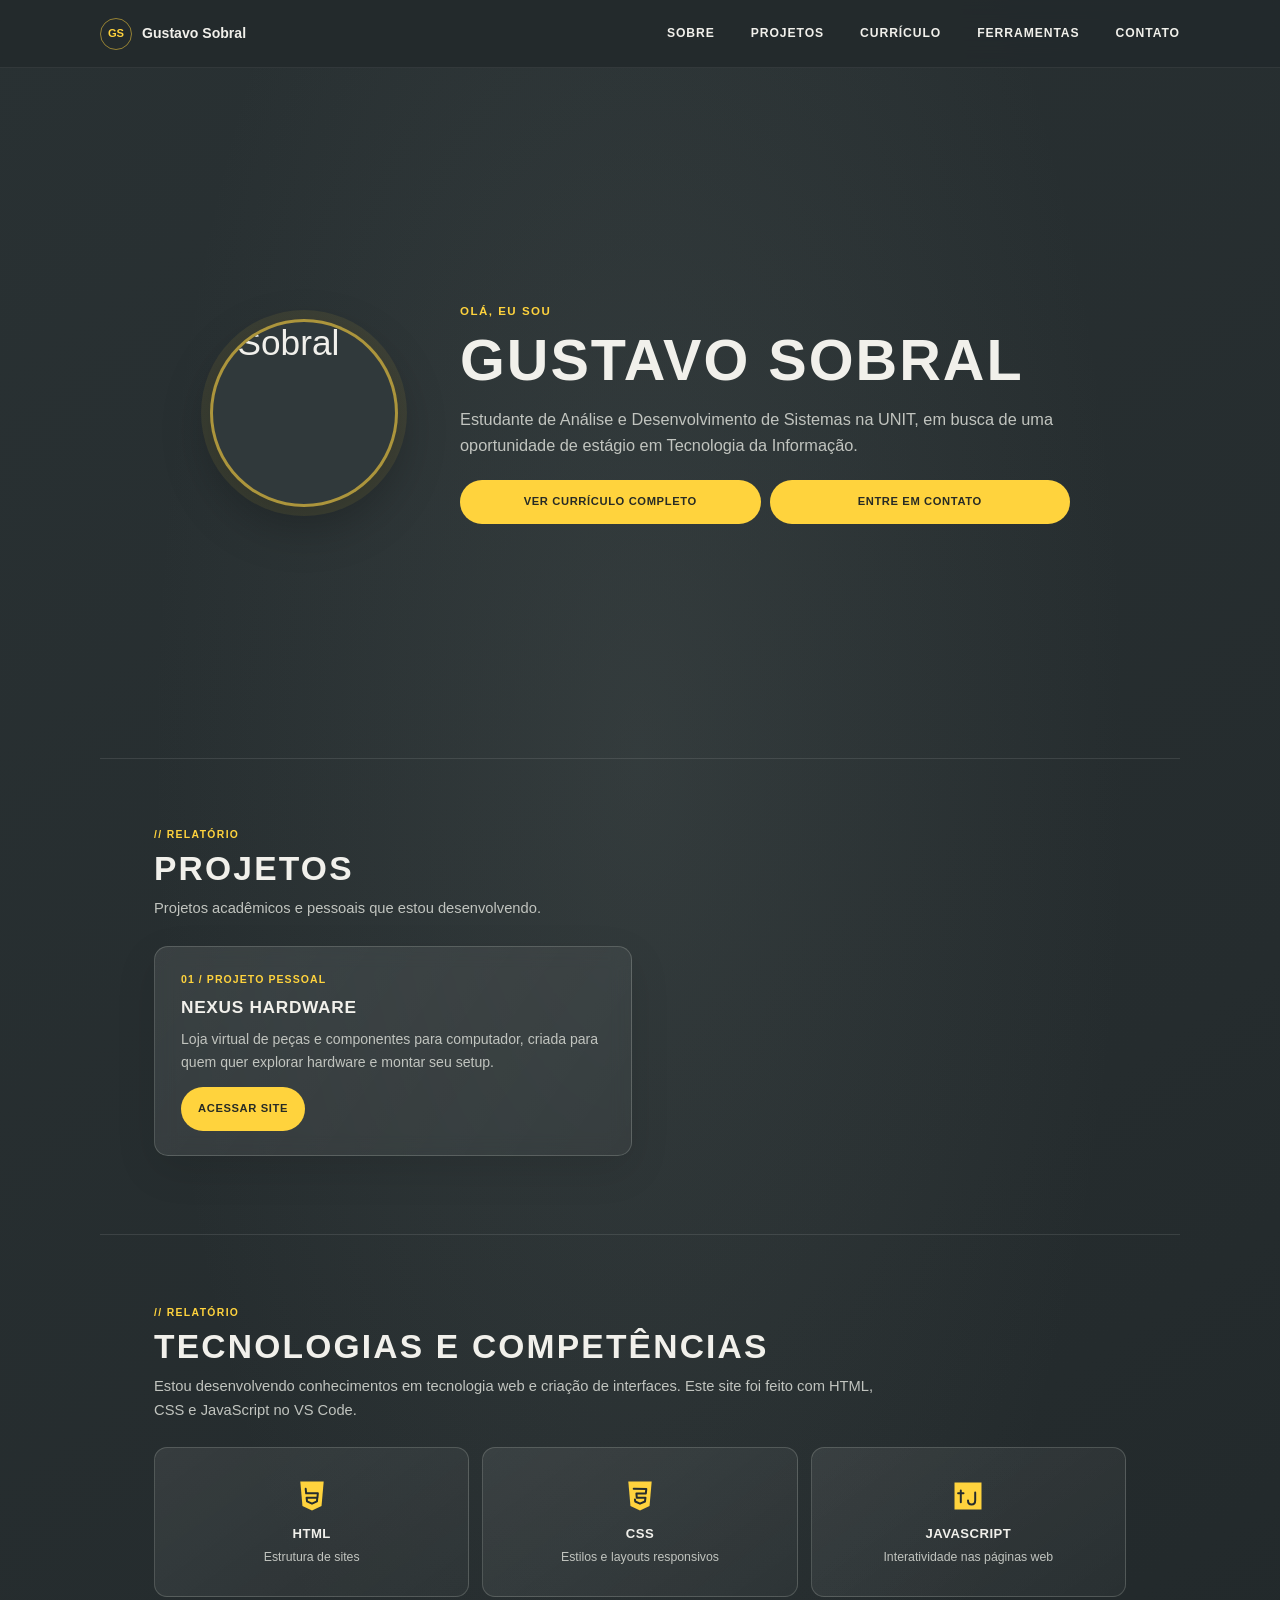
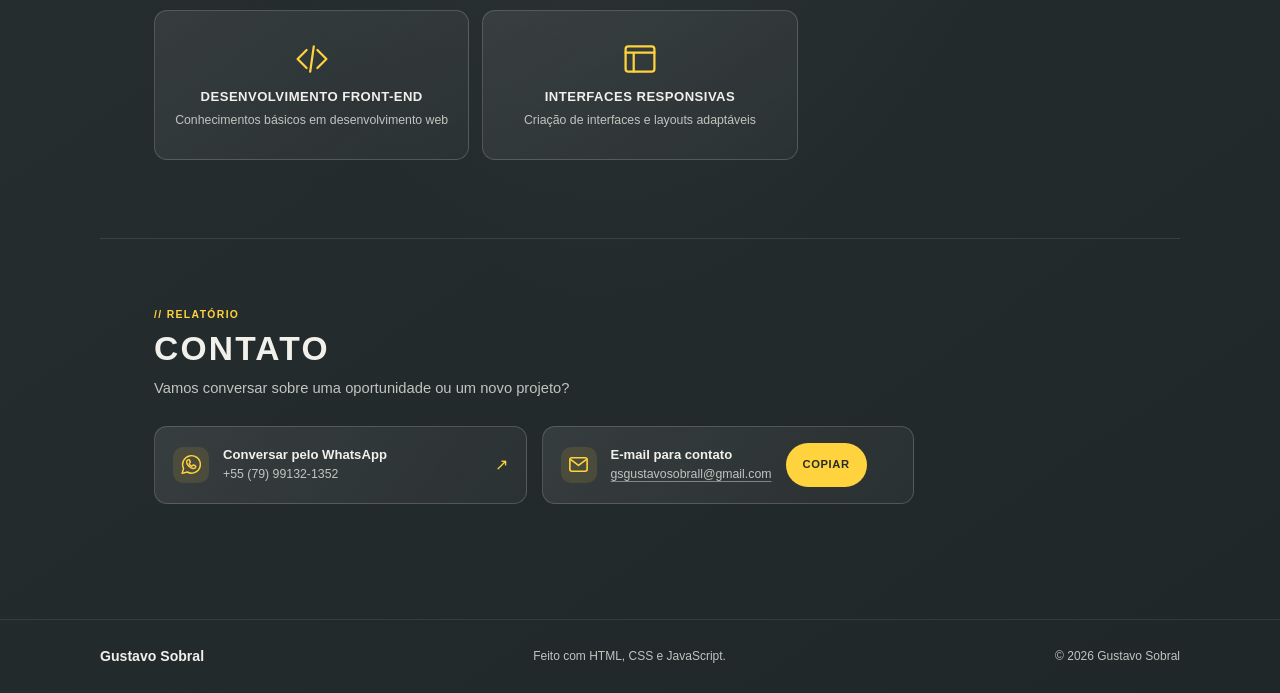
==== commit 425fda07: "Add files via upload" ====
--- a/index.html
+++ b/index.html
@@ -70,17 +70,24 @@
           <h2 id="titulo-projetos">Projetos</h2>
           <p>Projetos acadêmicos e pessoais que estou desenvolvendo.</p>
         </div>
-        <article class="projeto-em-andamento">
-          <span class="projeto-status">01 / Projeto pessoal</span>
-          <h3>Meu portfólio</h3>
-          <p>
-            Site pessoal desenvolvido com HTML, CSS e JavaScript para apresentar
-            minha formação, competências e currículo.
-          </p>
-          <a href="https://github.com/Gugguso" target="_blank" rel="noopener noreferrer">
-            github.com/Gugguso
-          </a>
-        </article>
+        <div class="grade-projetos">
+          <article class="projeto-em-andamento">
+            <span class="projeto-status">01 / Projeto pessoal</span>
+            <h3>Nexus Hardware</h3>
+            <p>
+              Loja virtual de peças e componentes para computador, criada para
+              quem quer explorar hardware e montar seu setup.
+            </p>
+            <a
+              class="botao"
+              href="https://nexushardware-three.vercel.app/"
+              target="_blank"
+              rel="noopener noreferrer"
+            >
+              Acessar site
+            </a>
+          </article>
+        </div>
       </section>
 
       <section
--- a/style.css
+++ b/style.css
@@ -252,6 +252,12 @@
   font-size: 0.92rem;
 }
 
+.grade-projetos {
+  display: grid;
+  grid-template-columns: repeat(2, minmax(0, 1fr));
+  gap: 16px;
+}
+
 .projeto-em-andamento {
   border: 1px solid var(--borda);
   border-radius: 14px;
@@ -653,6 +659,10 @@
     padding-right: 2%;
     padding-left: 2%;
   }
+
+  .grade-projetos {
+    grid-template-columns: 1fr;
+  }
 }
 
 @media (max-width: 580px) {
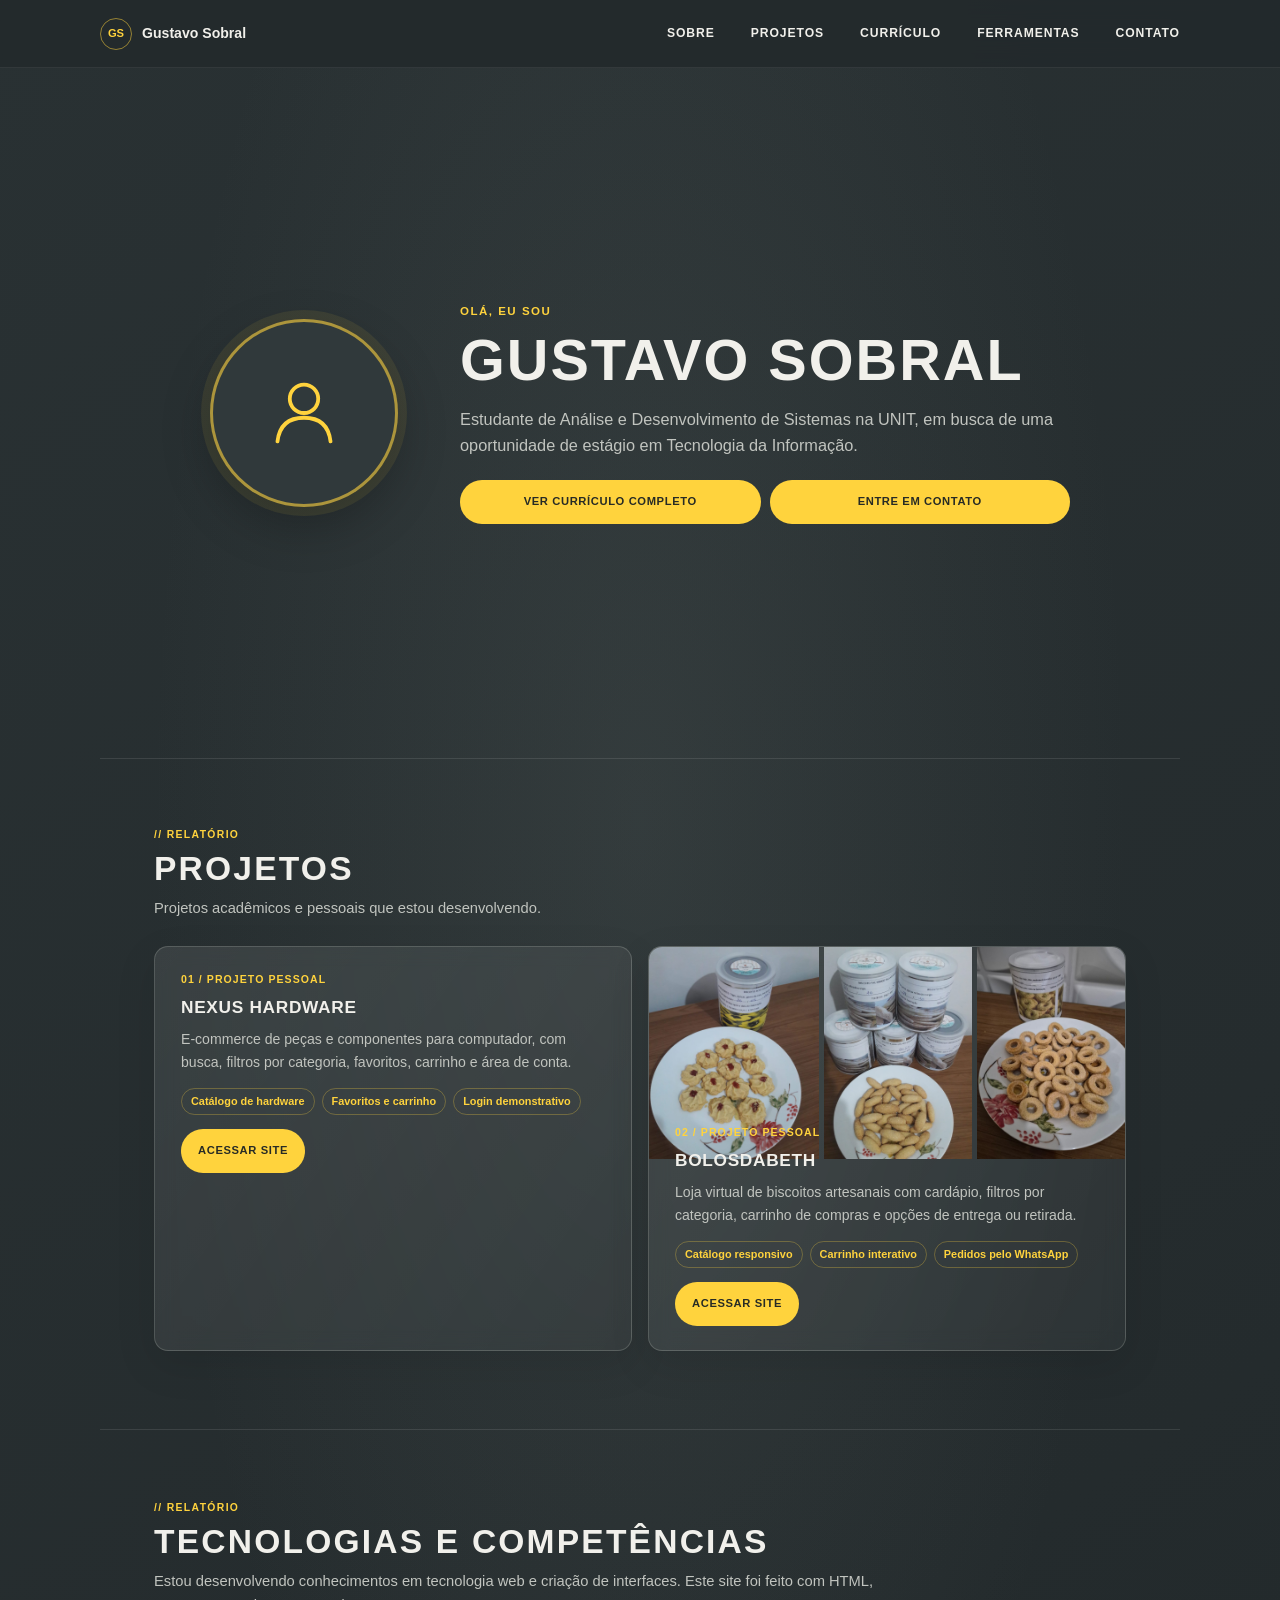
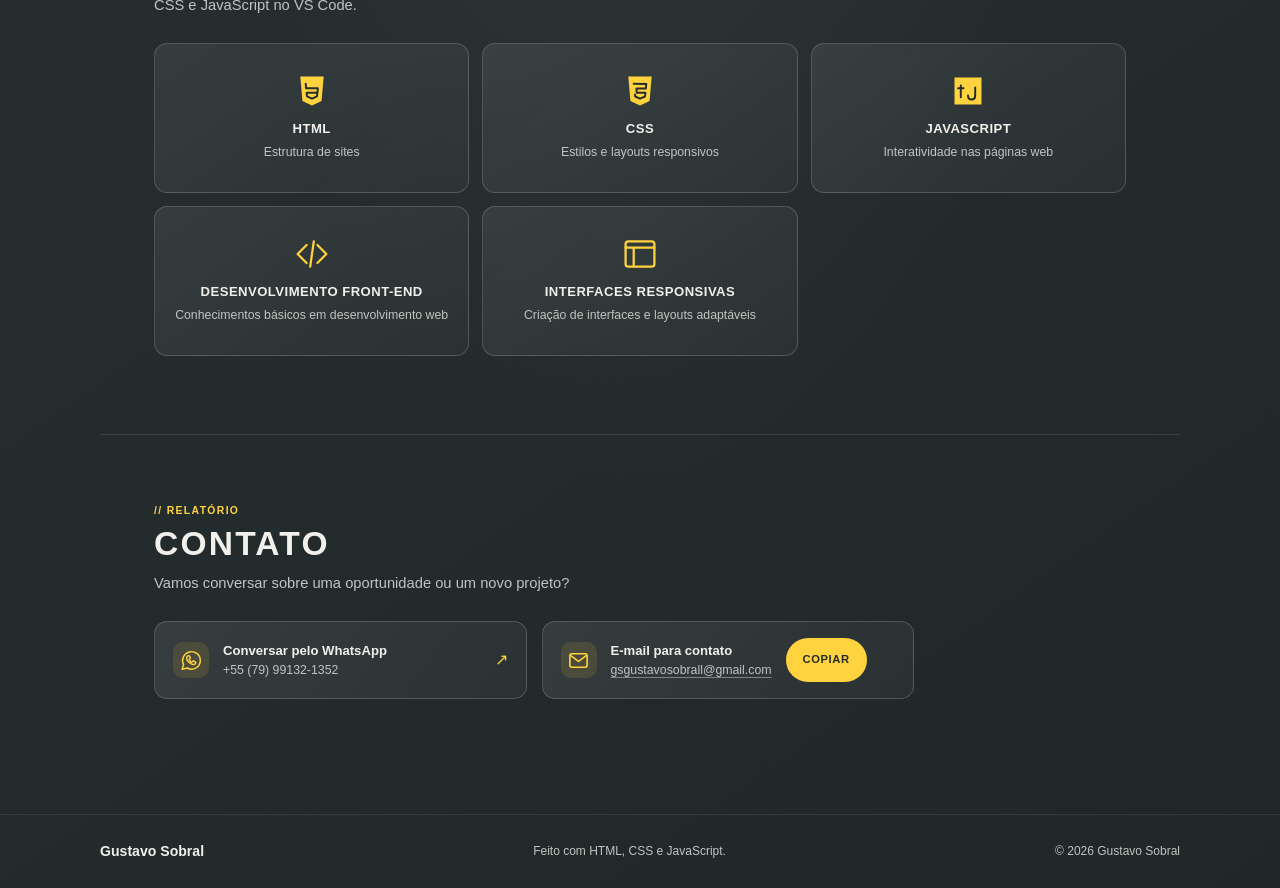
==== commit 21f6ad8b: "feat: add projects to portfolio Co-authored-by: Copilot <223556219+Copilot@users.noreply.github.com>" ====
--- a/index.html
+++ b/index.html
@@ -43,11 +43,10 @@
       <section id="inicio" class="hero" aria-labelledby="titulo-principal">
         <div class="hero-inner">
           <div class="retrato">
-            <img
-              src="WhatsApp Image 2026-10-24 at 06.14.04.jpeg"
-              alt="Gustavo Sobral"
-              fetchpriority="high"
-            />
+            <svg class="retrato-icone" viewBox="0 0 96 96" aria-hidden="true">
+              <circle cx="48" cy="33" r="15" />
+              <path d="M20 78c2-17 12-25 28-25s26 8 28 25" />
+            </svg>
           </div>
           <div class="hero-conteudo">
             <p class="eyebrow">Olá, eu sou</p>
@@ -75,12 +74,52 @@
             <span class="projeto-status">01 / Projeto pessoal</span>
             <h3>Nexus Hardware</h3>
             <p>
-              Loja virtual de peças e componentes para computador, criada para
-              quem quer explorar hardware e montar seu setup.
+              E-commerce de peças e componentes para computador, com busca,
+              filtros por categoria, favoritos, carrinho e área de conta.
             </p>
+            <ul class="projeto-recursos">
+              <li>Catálogo de hardware</li>
+              <li>Favoritos e carrinho</li>
+              <li>Login demonstrativo</li>
+            </ul>
             <a
               class="botao"
               href="https://nexushardware-three.vercel.app/"
+              target="_blank"
+              rel="noopener noreferrer"
+            >
+              Acessar site
+            </a>
+          </article>
+          <article class="projeto-em-andamento projeto-doces">
+            <div class="projeto-galeria" aria-label="Produtos da loja bolosdabeth">
+              <img
+                src="assets/bolosdabeth/biscoito-petit-four.jpeg"
+                alt="Biscoitos Petit Four com geleia"
+              />
+              <img
+                src="assets/bolosdabeth/biscoito-palitinho-amanteigado.jpeg"
+                alt="Biscoitos palitinhos amanteigados"
+              />
+              <img
+                src="assets/bolosdabeth/argolinha-de-manteiga.jpeg"
+                alt="Argolinhas de manteiga"
+              />
+            </div>
+            <span class="projeto-status">02 / Projeto pessoal</span>
+            <h3>bolosdabeth</h3>
+            <p>
+              Loja virtual de biscoitos artesanais com cardápio, filtros por
+              categoria, carrinho de compras e opções de entrega ou retirada.
+            </p>
+            <ul class="projeto-recursos">
+              <li>Catálogo responsivo</li>
+              <li>Carrinho interativo</li>
+              <li>Pedidos pelo WhatsApp</li>
+            </ul>
+            <a
+              class="botao"
+              href="https://site-biscotios.vercel.app/"
               target="_blank"
               rel="noopener noreferrer"
             >
--- a/style.css
+++ b/style.css
@@ -138,13 +138,15 @@
   box-shadow: 0 0 0 9px rgb(255 211 61 / 8%), 0 18px 48px rgb(0 0 0 / 25%);
 }
 
-.retrato img {
+.retrato-icone {
   width: 100%;
   height: 100%;
-  object-fit: cover;
-  object-position: 100% 22%;
-  transform-origin: 100% 22%;
-  transform: scale(2.2);
+  padding: 25%;
+  fill: none;
+  stroke: var(--amarelo);
+  stroke-linecap: round;
+  stroke-linejoin: round;
+  stroke-width: 4;
 }
 
 .hero-conteudo {
@@ -295,6 +297,47 @@
   font-size: 0.88rem;
 }
 
+.projeto-doces {
+  overflow: hidden;
+  padding: 0 26px 24px;
+}
+
+.projeto-galeria {
+  display: grid;
+  height: 155px;
+  grid-template-columns: 1.15fr 1fr 1fr;
+  gap: 5px;
+  margin: 0 -26px 22px;
+}
+
+.projeto-galeria img {
+  width: 100%;
+  height: 100%;
+  object-fit: cover;
+}
+
+.projeto-galeria img:first-child {
+  object-position: center 45%;
+}
+
+.projeto-recursos {
+  display: flex;
+  flex-wrap: wrap;
+  gap: 7px;
+  margin: 15px 0 0;
+  padding: 0;
+  list-style: none;
+}
+
+.projeto-recursos li {
+  padding: 4px 9px;
+  border: 1px solid rgb(255 211 61 / 28%);
+  border-radius: 999px;
+  color: var(--amarelo);
+  font-size: 0.68rem;
+  font-weight: 700;
+}
+
 .pagina-curriculo {
   width: min(900px, 92%);
   padding: 48px 0 76px;
@@ -788,6 +831,16 @@
     padding: 21px;
   }
 
+  .projeto-doces {
+    padding: 0 21px 21px;
+  }
+
+  .projeto-galeria {
+    height: 135px;
+    margin-right: -21px;
+    margin-left: -21px;
+  }
+
   .grade-ferramentas {
     grid-template-columns: repeat(2, minmax(0, 1fr));
     gap: 10px;
